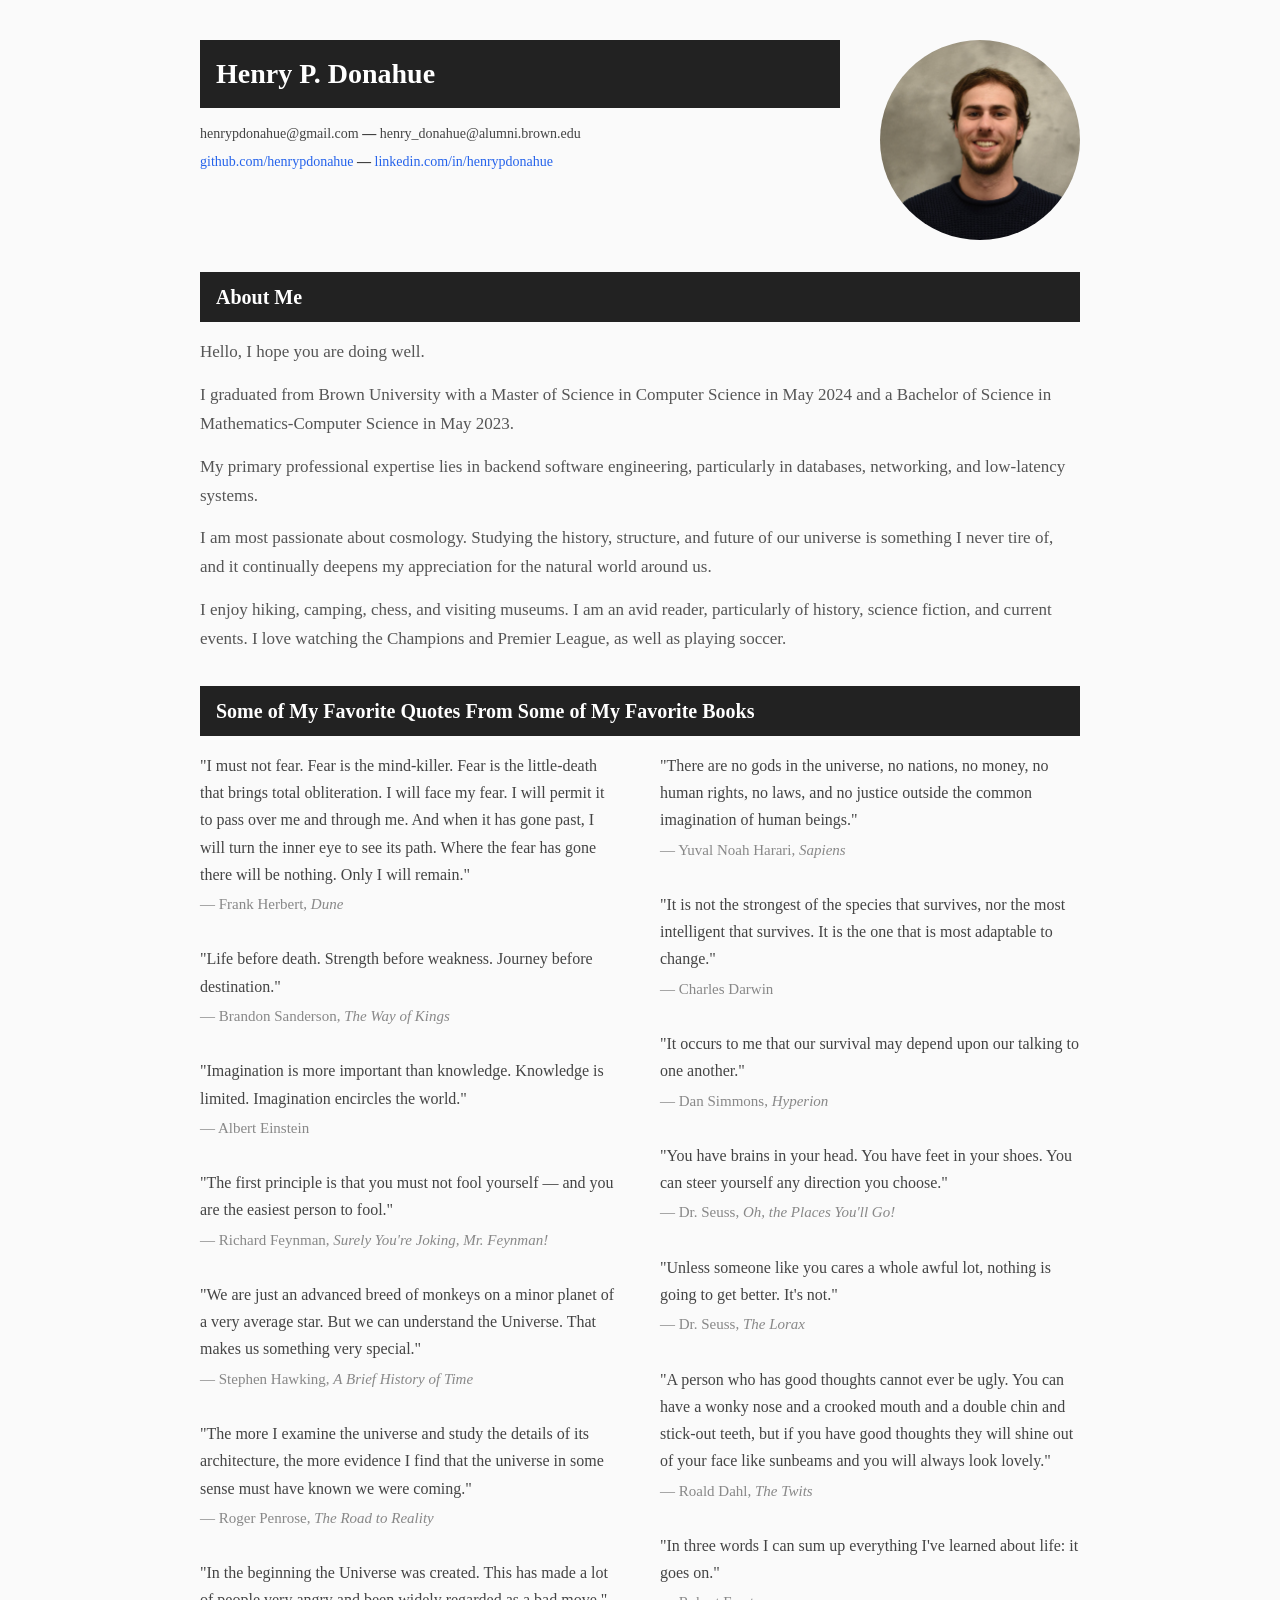
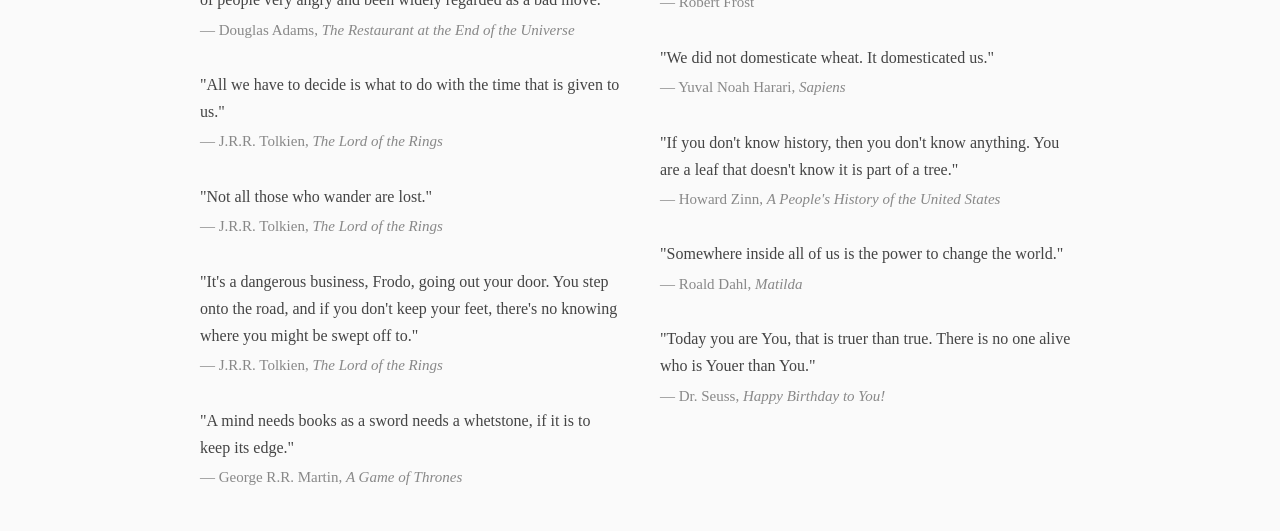
==== index.html @ 216a9d56 "Initial commit" ====
<!DOCTYPE html>
<html lang="en">
<head>
    <meta charset="UTF-8">
    <meta name="viewport" content="width=device-width, initial-scale=1.0">
    <title>Henry P. Donahue</title>
    <link rel="icon" type="image/svg+xml" href="images/favicon.svg">
    <link rel="stylesheet" href="style.css">
</head>
<body>

    <div class="page">

        <section class="header">
            <div class="contact">
                <h1>Henry P. Donahue</h1>
                <div class="links">
                    <div><a href="mailto:henrypdonahue@gmail.com">henrypdonahue@gmail.com</a> <b>—</b> <a href="mailto:henry_donahue@alumni.brown.edu">henry_donahue@alumni.brown.edu</a></div>
                    <div><a href="https://github.com/henrypdonahue" class="link">github.com/henrypdonahue</a> <b>—</b> <a href="https://linkedin.com/in/henrypdonahue" class="link">linkedin.com/in/henrypdonahue</a></div>
                </div>
            </div>
            <img src="images/donahue.jpg" alt="Henry P. Donahue" class="headshot">
        </section>

        <section class="about">
            <h2>About Me</h2>
            <p>Hello, I hope you are doing well.</p>
            <p>I graduated from Brown University with a Master of Science in Computer Science in May 2024 and a Bachelor of Science in Mathematics-Computer Science in May 2023.</p>
            <p>My primary professional expertise lies in backend software engineering, particularly in databases, networking, and low-latency systems.</p>
            <p>I am most passionate about cosmology. Studying the history, structure, and future of our universe is something I never tire of, and it continually deepens my appreciation for the natural world around us.</p>
            <p>I enjoy hiking, camping, chess, and visiting museums. I am an avid reader, particularly of history, science fiction, and current events. I love watching the Champions and Premier League, as well as playing soccer.</p>
        </section>

        <section class="quotes">
            <h2>Some of My Favorite Quotes From Some of My Favorite Books</h2>

            <div class="quotes-grid">
            <div class="quote">
                <p>"I must not fear. Fear is the mind-killer. Fear is the little-death that brings total obliteration. I will face my fear. I will permit it to pass over me and through me. And when it has gone past, I will turn the inner eye to see its path. Where the fear has gone there will be nothing. Only I will remain."</p>
                <p class="source">― Frank Herbert, <em>Dune</em></p>
            </div>
            <div class="quote">
                <p>"Life before death. Strength before weakness. Journey before destination."</p>
                <p class="source">― Brandon Sanderson, <em>The Way of Kings</em></p>
            </div>
            <div class="quote">
                <p>"Imagination is more important than knowledge. Knowledge is limited. Imagination encircles the world."</p>
                <p class="source">― Albert Einstein</p>
            </div>
            <div class="quote">
                <p>"The first principle is that you must not fool yourself — and you are the easiest person to fool."</p>
                <p class="source">― Richard Feynman, <em>Surely You're Joking, Mr. Feynman!</em></p>
            </div>
            <div class="quote">
                <p>"We are just an advanced breed of monkeys on a minor planet of a very average star. But we can understand the Universe. That makes us something very special."</p>
                <p class="source">― Stephen Hawking, <em>A Brief History of Time</em></p>
            </div>
            <div class="quote">
                <p>"The more I examine the universe and study the details of its architecture, the more evidence I find that the universe in some sense must have known we were coming."</p>
                <p class="source">― Roger Penrose, <em>The Road to Reality</em></p>
            </div>
            <div class="quote">
                <p>"In the beginning the Universe was created. This has made a lot of people very angry and been widely regarded as a bad move."</p>
                <p class="source">― Douglas Adams, <em>The Restaurant at the End of the Universe</em></p>
            </div>
            <div class="quote">
                <p>"All we have to decide is what to do with the time that is given to us."</p>
                <p class="source">― J.R.R. Tolkien, <em>The Lord of the Rings</em></p>
            </div>
            <div class="quote">
                <p>"Not all those who wander are lost."</p>
                <p class="source">― J.R.R. Tolkien, <em>The Lord of the Rings</em></p>
            </div>
            <div class="quote">
                <p>"It's a dangerous business, Frodo, going out your door. You step onto the road, and if you don't keep your feet, there's no knowing where you might be swept off to."</p>
                <p class="source">― J.R.R. Tolkien, <em>The Lord of the Rings</em></p>
            </div>
            <div class="quote">
                <p>"A mind needs books as a sword needs a whetstone, if it is to keep its edge."</p>
                <p class="source">― George R.R. Martin, <em>A Game of Thrones</em></p>
            </div>
            <div class="quote">
                <p>"There are no gods in the universe, no nations, no money, no human rights, no laws, and no justice outside the common imagination of human beings."</p>
                <p class="source">― Yuval Noah Harari, <em>Sapiens</em></p>
            </div>
            <div class="quote">
                <p>"It is not the strongest of the species that survives, nor the most intelligent that survives. It is the one that is most adaptable to change."</p>
                <p class="source">― Charles Darwin</p>
            </div>
            <div class="quote">
                <p>"It occurs to me that our survival may depend upon our talking to one another."</p>
                <p class="source">― Dan Simmons, <em>Hyperion</em></p>
            </div>
            <div class="quote">
                <p>"You have brains in your head. You have feet in your shoes. You can steer yourself any direction you choose."</p>
                <p class="source">― Dr. Seuss, <em>Oh, the Places You'll Go!</em></p>
            </div>
            <div class="quote">
                <p>"Unless someone like you cares a whole awful lot, nothing is going to get better. It's not."</p>
                <p class="source">― Dr. Seuss, <em>The Lorax</em></p>
            </div>
            <div class="quote">
                <p>"A person who has good thoughts cannot ever be ugly. You can have a wonky nose and a crooked mouth and a double chin and stick-out teeth, but if you have good thoughts they will shine out of your face like sunbeams and you will always look lovely."</p>
                <p class="source">― Roald Dahl, <em>The Twits</em></p>
            </div>
            <div class="quote">
                <p>"In three words I can sum up everything I've learned about life: it goes on."</p>
                <p class="source">― Robert Frost</p>
            </div>
            <div class="quote">
                <p>"We did not domesticate wheat. It domesticated us."</p>
                <p class="source">― Yuval Noah Harari, <em>Sapiens</em></p>
            </div>
            <div class="quote">
                <p>"If you don't know history, then you don't know anything. You are a leaf that doesn't know it is part of a tree."</p>
                <p class="source">― Howard Zinn, <em>A People's History of the United States</em></p>
            </div>
            <div class="quote">
                <p>"Somewhere inside all of us is the power to change the world."</p>
                <p class="source">― Roald Dahl, <em>Matilda</em></p>
            </div>
            <div class="quote">
                <p>"Today you are You, that is truer than true. There is no one alive who is Youer than You."</p>
                <p class="source">― Dr. Seuss, <em>Happy Birthday to You!</em></p>
            </div>
            </div>
        </section>

    </div>

</body>
</html>
---- style.css ----
* {
    margin: 0;
    padding: 0;
    box-sizing: border-box;
}

body {
    font-family: "Times New Roman", Times, serif;
    color: #333;
    background: #fafafa;
    line-height: 1.7;
    font-size: 17px;
}

a {
    color: inherit;
    text-decoration: none;
}

.page {
    max-width: 960px;
    margin: 0 auto;
    padding: 40px;
}

/* HEADER: name + links left, headshot right */
.header {
    display: flex;
    gap: 40px;
    align-items: flex-start;
    margin-bottom: 32px;
}

.contact {
    flex: 1;
}

h1 {
    font-size: 28px;
    font-weight: 700;
    color: #fff;
    background: #222;
    padding: 10px 16px;
    margin-bottom: 12px;
}

.links {
    font-size: 14px;
    line-height: 2;
}

.links a {
    color: #444;
}

.links a:hover {
    color: #111;
}

.links a.link {
    color: #2563EB;
}

.links a.link:hover {
    color: #1d4ed8;
}

.headshot {
    width: 200px;
    height: 200px;
    object-fit: cover;
    flex-shrink: 0;
    display: block;
    border-radius: 50%;
}

/* SECTIONS */
h2 {
    font-size: 20px;
    font-weight: 700;
    color: #fff;
    background: #222;
    padding: 8px 16px;
    margin-bottom: 16px;
}

.about p {
    color: #555;
    margin-bottom: 14px;
}

.about p:last-child {
    margin-bottom: 0;
}

/* QUOTES */
.quotes {
    margin-top: 32px;
}

.quotes-grid {
    columns: 2;
    column-gap: 40px;
}

.quote {
    margin-bottom: 28px;
    break-inside: avoid;
}

.quote p {
    color: #444;
    font-size: 16px;
}

.quote .source {
    color: #888;
    font-size: 15px;
    margin-top: 4px;
}

/* MOBILE */
@media (max-width: 680px) {
    .page {
        padding: 24px;
    }

    .header {
        gap: 24px;
    }

    .headshot {
        width: 140px;
        height: 140px;
    }

    .quotes-grid {
        columns: 1;
    }
}
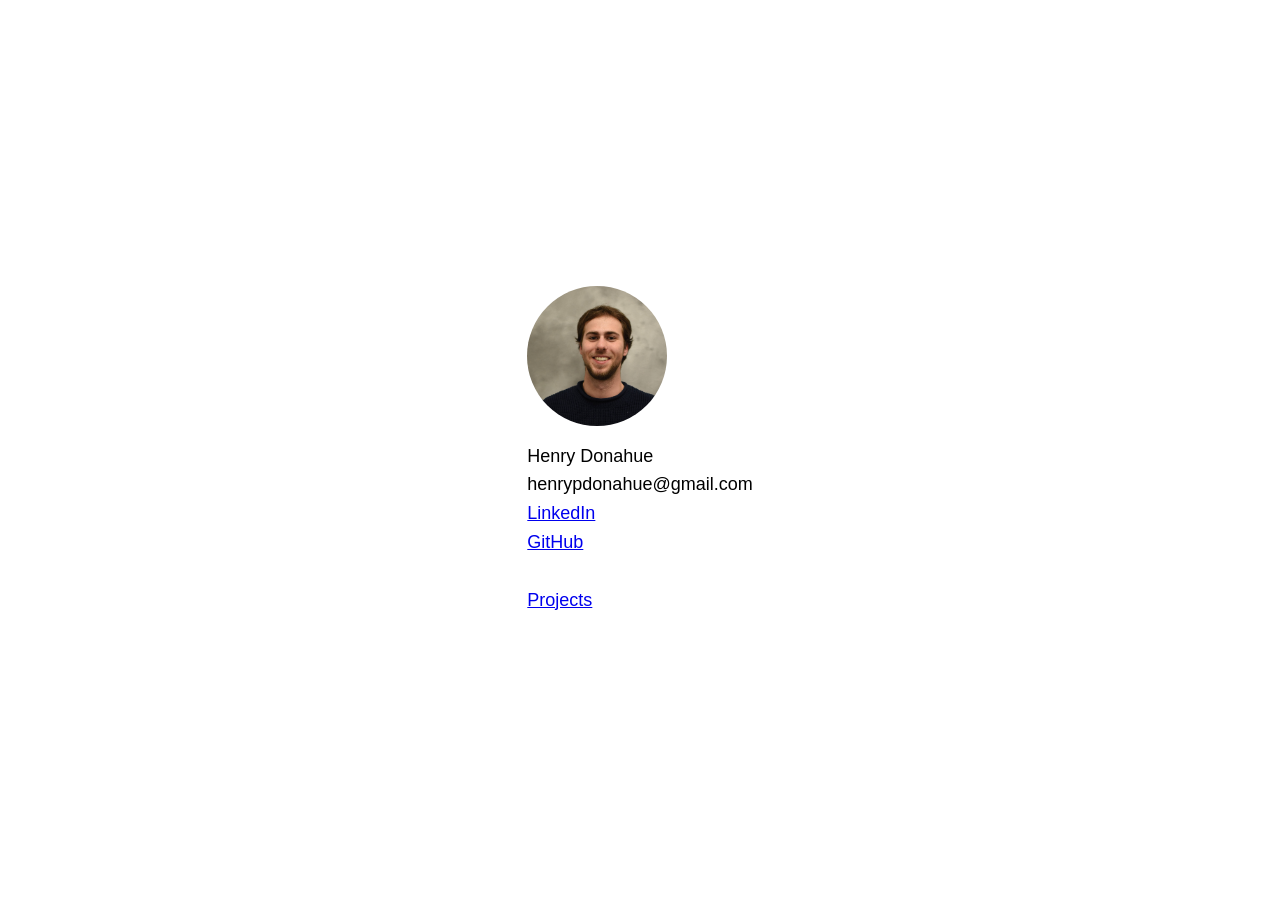
==== commit d782c095: "Initial commit Co-Authored-By: Claude Opus 4.6 (1M context) <noreply@anthropic.com>" ====
--- a/index.html
+++ b/index.html
@@ -3,130 +3,46 @@
 <head>
     <meta charset="UTF-8">
     <meta name="viewport" content="width=device-width, initial-scale=1.0">
-    <title>Henry P. Donahue</title>
+    <title>Henry Donahue</title>
     <link rel="icon" type="image/svg+xml" href="images/favicon.svg">
-    <link rel="stylesheet" href="style.css">
+    <style>
+        * { margin: 0; padding: 0; box-sizing: border-box; }
+        html, body {
+            width: 100%;
+            height: 100%;
+            overflow: hidden;
+            font-family: Arial, sans-serif;
+        }
+        body {
+            display: flex;
+            align-items: center;
+            justify-content: center;
+        }
+        .content {
+            color: #000;
+            line-height: 1.6;
+            font-size: 18px;
+        }
+        img.headshot {
+            width: 140px;
+            height: 140px;
+            border-radius: 50%;
+            object-fit: cover;
+            display: block;
+            margin-bottom: 16px;
+        }
+        a { color: #0000EE; }
+    </style>
 </head>
 <body>
-
-    <div class="page">
-
-        <section class="header">
-            <div class="contact">
-                <h1>Henry P. Donahue</h1>
-                <div class="links">
-                    <div><a href="mailto:henrypdonahue@gmail.com">henrypdonahue@gmail.com</a> <b>—</b> <a href="mailto:henry_donahue@alumni.brown.edu">henry_donahue@alumni.brown.edu</a></div>
-                    <div><a href="https://github.com/henrypdonahue" class="link">github.com/henrypdonahue</a> <b>—</b> <a href="https://linkedin.com/in/henrypdonahue" class="link">linkedin.com/in/henrypdonahue</a></div>
-                </div>
-            </div>
-            <img src="images/donahue.jpg" alt="Henry P. Donahue" class="headshot">
-        </section>
-
-        <section class="about">
-            <h2>About Me</h2>
-            <p>Hello, I hope you are doing well.</p>
-            <p>I graduated from Brown University with a Master of Science in Computer Science in May 2024 and a Bachelor of Science in Mathematics-Computer Science in May 2023.</p>
-            <p>My primary professional expertise lies in backend software engineering, particularly in databases, networking, and low-latency systems.</p>
-            <p>I am most passionate about cosmology. Studying the history, structure, and future of our universe is something I never tire of, and it continually deepens my appreciation for the natural world around us.</p>
-            <p>I enjoy hiking, camping, chess, and visiting museums. I am an avid reader, particularly of history, science fiction, and current events. I love watching the Champions and Premier League, as well as playing soccer.</p>
-        </section>
-
-        <section class="quotes">
-            <h2>Some of My Favorite Quotes From Some of My Favorite Books</h2>
-
-            <div class="quotes-grid">
-            <div class="quote">
-                <p>"I must not fear. Fear is the mind-killer. Fear is the little-death that brings total obliteration. I will face my fear. I will permit it to pass over me and through me. And when it has gone past, I will turn the inner eye to see its path. Where the fear has gone there will be nothing. Only I will remain."</p>
-                <p class="source">― Frank Herbert, <em>Dune</em></p>
-            </div>
-            <div class="quote">
-                <p>"Life before death. Strength before weakness. Journey before destination."</p>
-                <p class="source">― Brandon Sanderson, <em>The Way of Kings</em></p>
-            </div>
-            <div class="quote">
-                <p>"Imagination is more important than knowledge. Knowledge is limited. Imagination encircles the world."</p>
-                <p class="source">― Albert Einstein</p>
-            </div>
-            <div class="quote">
-                <p>"The first principle is that you must not fool yourself — and you are the easiest person to fool."</p>
-                <p class="source">― Richard Feynman, <em>Surely You're Joking, Mr. Feynman!</em></p>
-            </div>
-            <div class="quote">
-                <p>"We are just an advanced breed of monkeys on a minor planet of a very average star. But we can understand the Universe. That makes us something very special."</p>
-                <p class="source">― Stephen Hawking, <em>A Brief History of Time</em></p>
-            </div>
-            <div class="quote">
-                <p>"The more I examine the universe and study the details of its architecture, the more evidence I find that the universe in some sense must have known we were coming."</p>
-                <p class="source">― Roger Penrose, <em>The Road to Reality</em></p>
-            </div>
-            <div class="quote">
-                <p>"In the beginning the Universe was created. This has made a lot of people very angry and been widely regarded as a bad move."</p>
-                <p class="source">― Douglas Adams, <em>The Restaurant at the End of the Universe</em></p>
-            </div>
-            <div class="quote">
-                <p>"All we have to decide is what to do with the time that is given to us."</p>
-                <p class="source">― J.R.R. Tolkien, <em>The Lord of the Rings</em></p>
-            </div>
-            <div class="quote">
-                <p>"Not all those who wander are lost."</p>
-                <p class="source">― J.R.R. Tolkien, <em>The Lord of the Rings</em></p>
-            </div>
-            <div class="quote">
-                <p>"It's a dangerous business, Frodo, going out your door. You step onto the road, and if you don't keep your feet, there's no knowing where you might be swept off to."</p>
-                <p class="source">― J.R.R. Tolkien, <em>The Lord of the Rings</em></p>
-            </div>
-            <div class="quote">
-                <p>"A mind needs books as a sword needs a whetstone, if it is to keep its edge."</p>
-                <p class="source">― George R.R. Martin, <em>A Game of Thrones</em></p>
-            </div>
-            <div class="quote">
-                <p>"There are no gods in the universe, no nations, no money, no human rights, no laws, and no justice outside the common imagination of human beings."</p>
-                <p class="source">― Yuval Noah Harari, <em>Sapiens</em></p>
-            </div>
-            <div class="quote">
-                <p>"It is not the strongest of the species that survives, nor the most intelligent that survives. It is the one that is most adaptable to change."</p>
-                <p class="source">― Charles Darwin</p>
-            </div>
-            <div class="quote">
-                <p>"It occurs to me that our survival may depend upon our talking to one another."</p>
-                <p class="source">― Dan Simmons, <em>Hyperion</em></p>
-            </div>
-            <div class="quote">
-                <p>"You have brains in your head. You have feet in your shoes. You can steer yourself any direction you choose."</p>
-                <p class="source">― Dr. Seuss, <em>Oh, the Places You'll Go!</em></p>
-            </div>
-            <div class="quote">
-                <p>"Unless someone like you cares a whole awful lot, nothing is going to get better. It's not."</p>
-                <p class="source">― Dr. Seuss, <em>The Lorax</em></p>
-            </div>
-            <div class="quote">
-                <p>"A person who has good thoughts cannot ever be ugly. You can have a wonky nose and a crooked mouth and a double chin and stick-out teeth, but if you have good thoughts they will shine out of your face like sunbeams and you will always look lovely."</p>
-                <p class="source">― Roald Dahl, <em>The Twits</em></p>
-            </div>
-            <div class="quote">
-                <p>"In three words I can sum up everything I've learned about life: it goes on."</p>
-                <p class="source">― Robert Frost</p>
-            </div>
-            <div class="quote">
-                <p>"We did not domesticate wheat. It domesticated us."</p>
-                <p class="source">― Yuval Noah Harari, <em>Sapiens</em></p>
-            </div>
-            <div class="quote">
-                <p>"If you don't know history, then you don't know anything. You are a leaf that doesn't know it is part of a tree."</p>
-                <p class="source">― Howard Zinn, <em>A People's History of the United States</em></p>
-            </div>
-            <div class="quote">
-                <p>"Somewhere inside all of us is the power to change the world."</p>
-                <p class="source">― Roald Dahl, <em>Matilda</em></p>
-            </div>
-            <div class="quote">
-                <p>"Today you are You, that is truer than true. There is no one alive who is Youer than You."</p>
-                <p class="source">― Dr. Seuss, <em>Happy Birthday to You!</em></p>
-            </div>
-            </div>
-        </section>
-
+    <div class="content">
+        <img src="images/donahue.jpg" alt="Henry Donahue" class="headshot">
+        Henry Donahue<br>
+        henrypdonahue@gmail.com<br>
+        <a href="https://linkedin.com/in/henrypdonahue">LinkedIn</a><br>
+        <a href="https://github.com/henrypdonahue">GitHub</a><br>
+        <br>
+        <a href="projects.html">Projects</a>
     </div>
-
 </body>
 </html>
